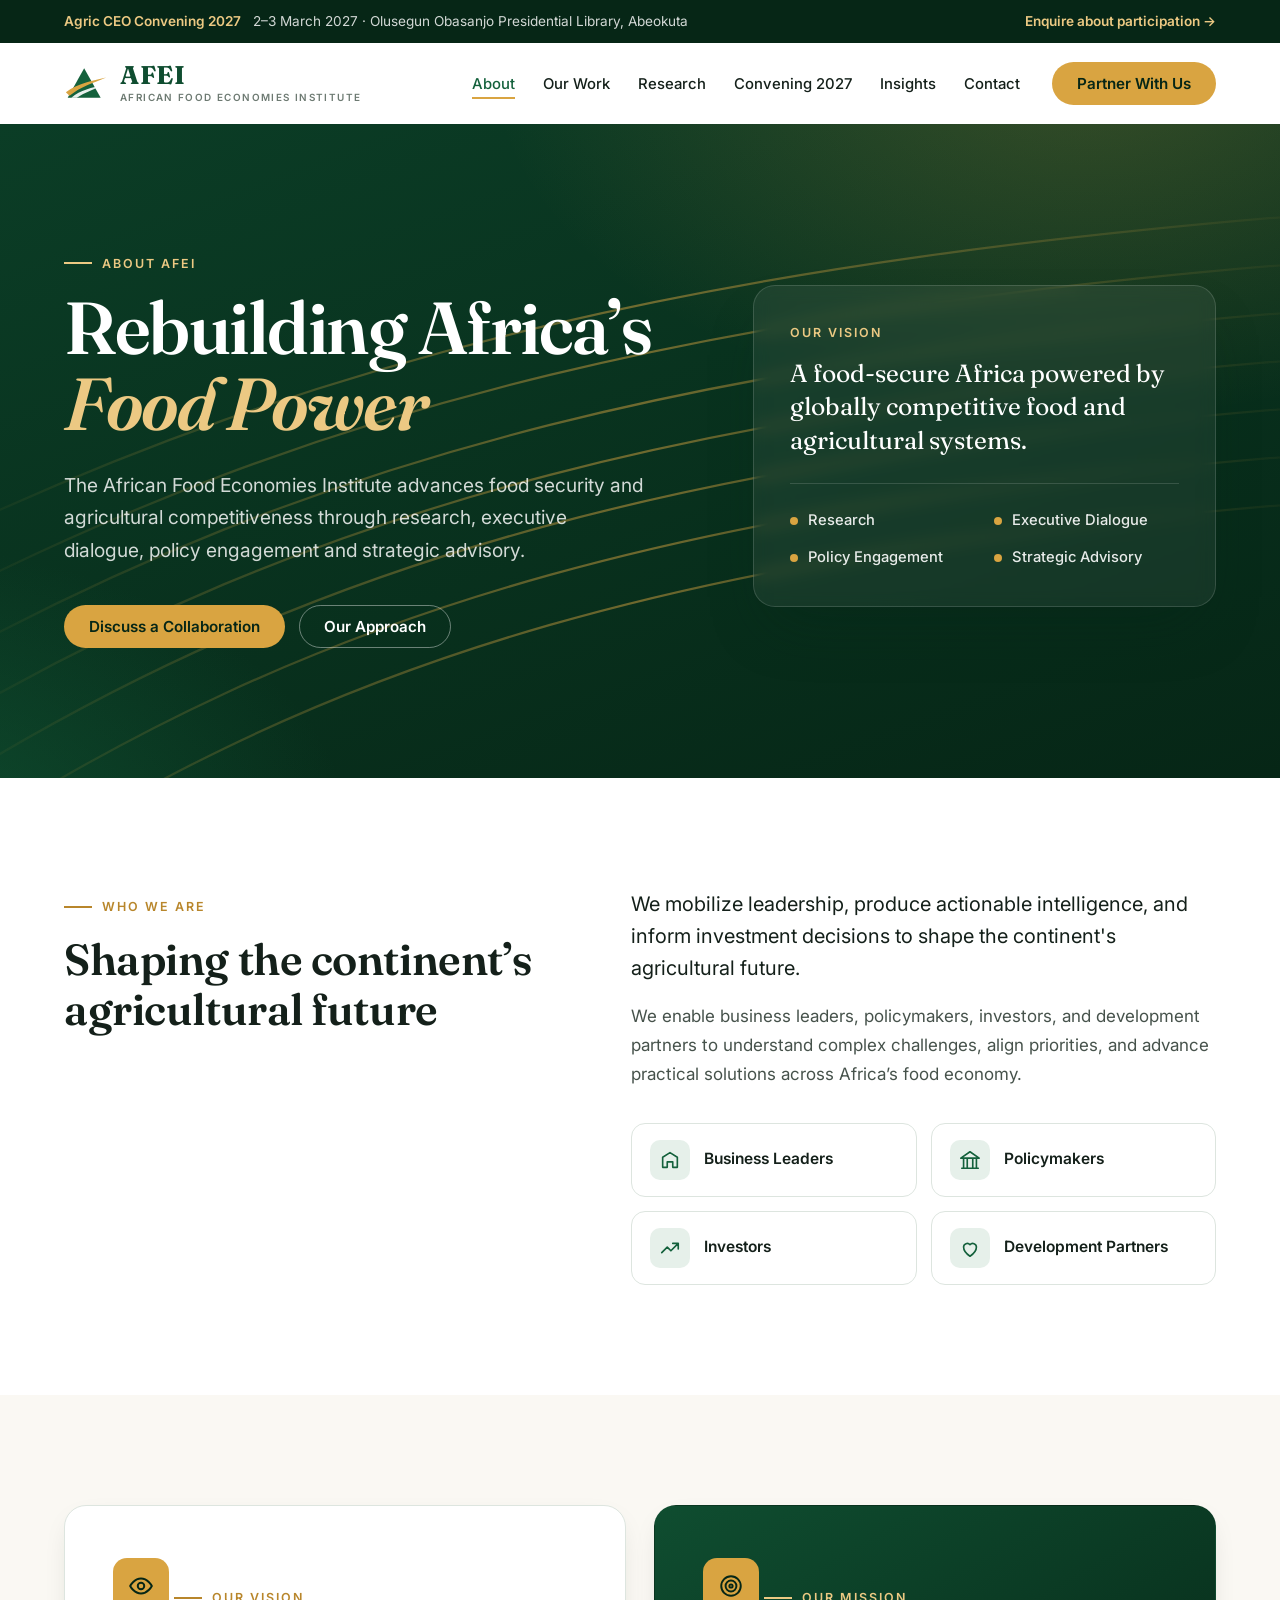
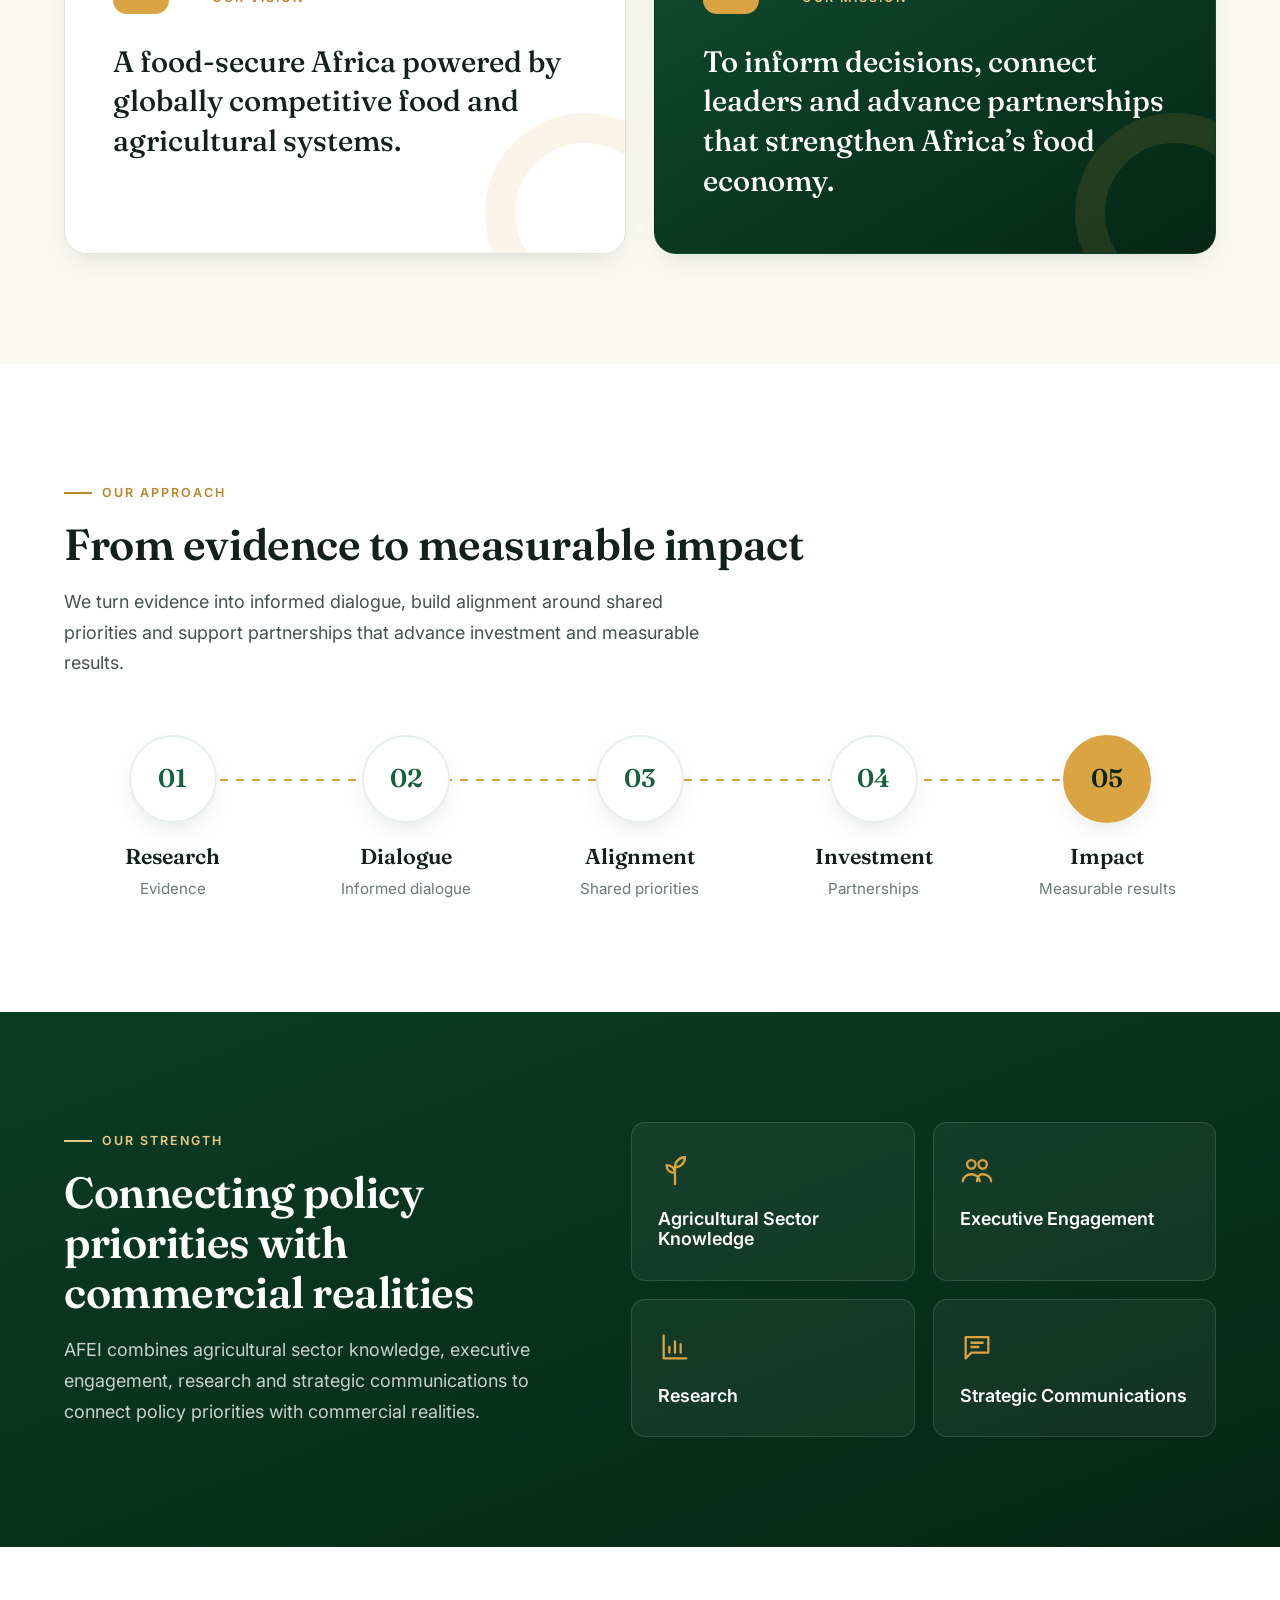
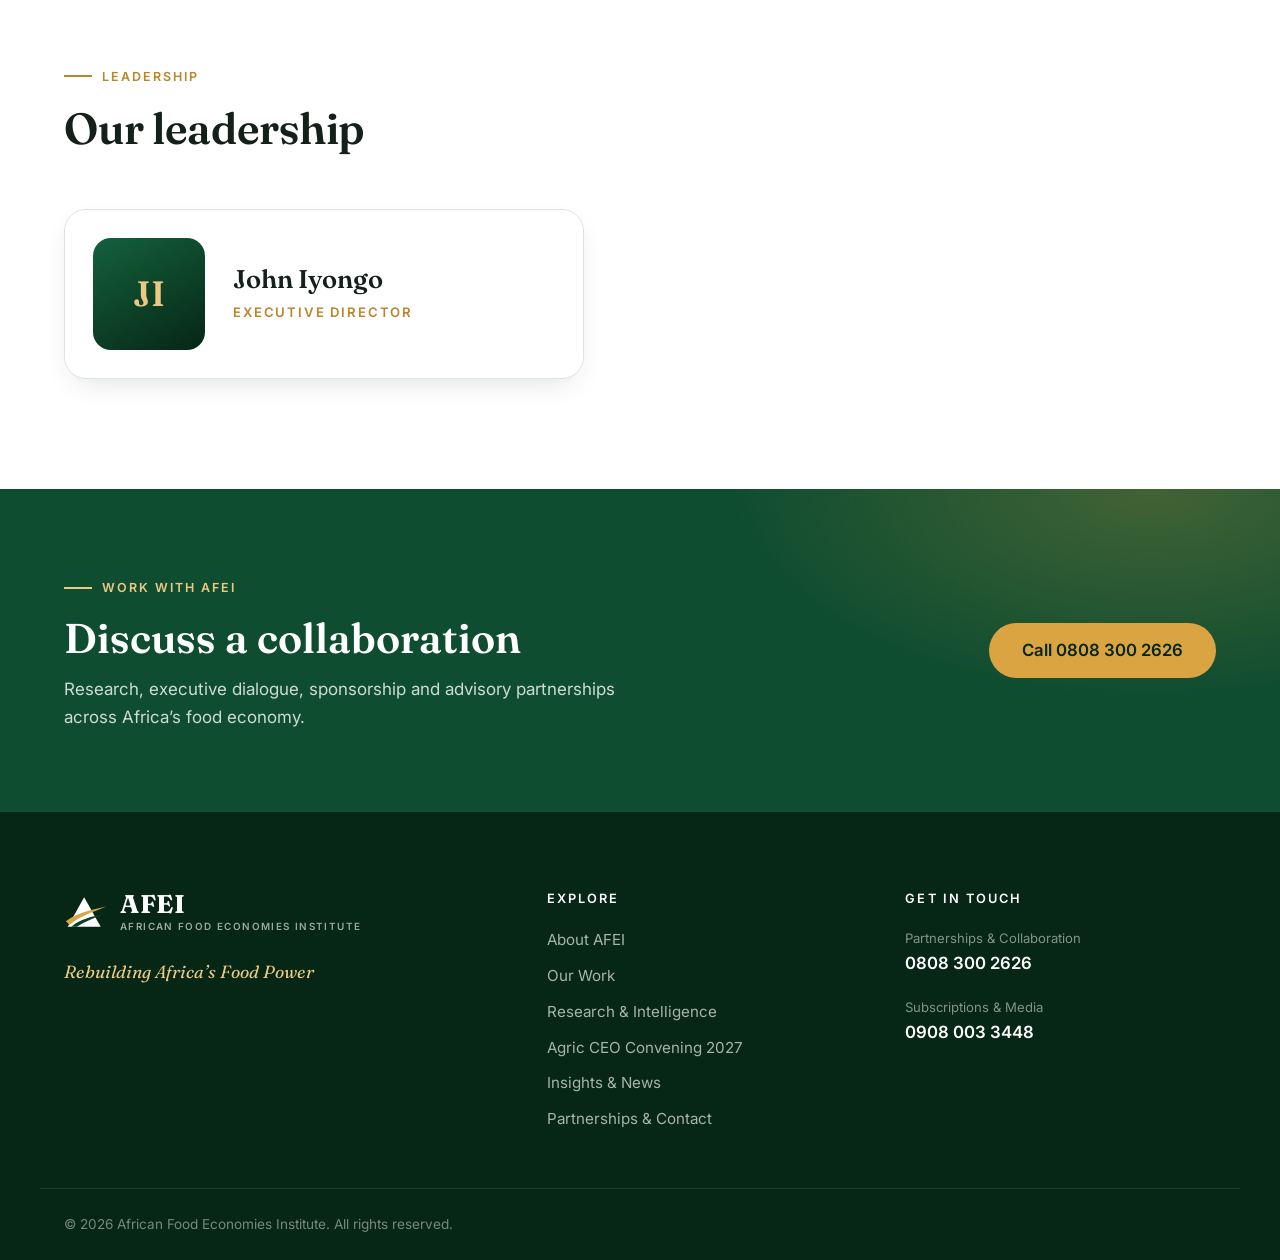
==== index.html @ 399c91f3 "Initial AFEI landing page" ====
<!doctype html>
<html lang="en">
<head>
  <meta charset="utf-8">
  <meta name="viewport" content="width=device-width, initial-scale=1">
  <title>AFEI | African Food Economies Institute</title>
  <meta name="description" content="The African Food Economies Institute (AFEI) advances food security and agricultural competitiveness through research, executive dialogue, policy engagement and strategic advisory.">
  <meta name="theme-color" content="#0b3d26">
  <link rel="icon" href="assets/img/favicon.svg" type="image/svg+xml">
  <link rel="preconnect" href="https://fonts.googleapis.com">
  <link rel="preconnect" href="https://fonts.gstatic.com" crossorigin>
  <link href="https://fonts.googleapis.com/css2?family=Fraunces:opsz,wght@9..144,500;9..144,600;9..144,700&family=Inter:wght@400;500;600;700&display=swap" rel="stylesheet">
  <link rel="stylesheet" href="assets/css/styles.css">
</head>
<body>

  <a class="skip-link" href="#main">Skip to content</a>

  <!-- Announcement bar -->
  <div class="topbar">
    <div class="container topbar__inner">
      <p><span class="topbar__tag">Agric CEO Convening 2027</span> 2–3 March 2027 · Olusegun Obasanjo Presidential Library, Abeokuta</p>
      <a href="tel:08083002626" class="topbar__link">Enquire about participation →</a>
    </div>
  </div>

  <!-- Header -->
  <header class="header" id="header">
    <div class="container header__inner">
      <a href="index.html" class="logo" aria-label="AFEI home">
        <svg class="logo__mark" viewBox="0 0 48 40" aria-hidden="true">
          <path d="M4 36 L22 4 L40 36 Z" fill="var(--green-700)"/>
          <path d="M2 30 C 16 20, 30 18, 46 14 C 32 20, 18 24, 6 34 Z" fill="var(--gold-500)"/>
          <path d="M8 36 C 18 28, 30 25, 44 22 C 32 27, 22 31, 14 36 Z" fill="#fff" opacity=".9"/>
        </svg>
        <span class="logo__text">
          <span class="logo__name">AFEI</span>
          <span class="logo__full">African Food Economies Institute</span>
        </span>
      </a>

      <nav class="nav" id="nav" aria-label="Main">
        <ul class="nav__list">
          <li><a href="index.html" class="nav__link is-active" aria-current="page">About</a></li>
          <li><a href="our-work.html" class="nav__link">Our Work</a></li>
          <li><a href="research.html" class="nav__link">Research</a></li>
          <li><a href="convening.html" class="nav__link">Convening 2027</a></li>
          <li><a href="insights.html" class="nav__link">Insights</a></li>
          <li><a href="contact.html" class="nav__link">Contact</a></li>
        </ul>
        <a href="contact.html" class="btn btn--gold nav__cta">Partner With Us</a>
      </nav>

      <button class="nav-toggle" id="navToggle" aria-label="Open menu" aria-expanded="false" aria-controls="nav">
        <span></span><span></span><span></span>
      </button>
    </div>
  </header>

  <main id="main">

    <!-- Hero -->
    <section class="hero">
      <div class="hero__bg" aria-hidden="true">
        <svg viewBox="0 0 800 600" preserveAspectRatio="xMidYMid slice">
          <defs>
            <linearGradient id="rowGrad" x1="0" x2="1">
              <stop offset="0" stop-color="#d9a441" stop-opacity="0"/>
              <stop offset=".5" stop-color="#d9a441" stop-opacity=".55"/>
              <stop offset="1" stop-color="#d9a441" stop-opacity="0"/>
            </linearGradient>
          </defs>
          <g fill="none" stroke="url(#rowGrad)" stroke-width="1.4">
            <path d="M-50 600 C 200 420, 450 360, 850 330"/>
            <path d="M-50 560 C 200 390, 450 330, 850 300"/>
            <path d="M-50 520 C 200 360, 450 300, 850 270"/>
            <path d="M-50 480 C 200 330, 450 270, 850 240"/>
            <path d="M-50 440 C 200 300, 450 240, 850 210"/>
            <path d="M-50 400 C 200 270, 450 210, 850 180"/>
            <path d="M-50 360 C 200 240, 450 180, 850 150"/>
          </g>
        </svg>
      </div>

      <div class="container hero__inner">
        <div class="hero__content reveal">
          <p class="eyebrow eyebrow--light">About AFEI</p>
          <h1 class="hero__title">Rebuilding Africa’s <em>Food Power</em></h1>
          <p class="hero__lead">
            The African Food Economies Institute advances food security and agricultural
            competitiveness through research, executive dialogue, policy engagement and strategic advisory.
          </p>
          <div class="hero__actions">
            <a href="tel:08083002626" class="btn btn--gold">Discuss a Collaboration</a>
            <a href="#approach" class="btn btn--ghost">Our Approach</a>
          </div>
        </div>

        <aside class="hero__card reveal" aria-label="Our vision">
          <p class="hero__card-label">Our Vision</p>
          <p class="hero__card-text">A food-secure Africa powered by globally competitive food and agricultural systems.</p>
          <ul class="hero__pillars">
            <li>Research</li>
            <li>Executive Dialogue</li>
            <li>Policy Engagement</li>
            <li>Strategic Advisory</li>
          </ul>
        </aside>
      </div>
    </section>

    <!-- Who we are -->
    <section class="section">
      <div class="container split">
        <div class="split__head reveal">
          <p class="eyebrow">Who We Are</p>
          <h2 class="section__title">Shaping the continent’s agricultural future</h2>
        </div>
        <div class="split__body reveal">
          <p class="lead">
            We mobilize leadership, produce actionable intelligence, and inform investment decisions
            to shape the continent's agricultural future.
          </p>
          <p>
            We enable business leaders, policymakers, investors, and development partners to understand
            complex challenges, align priorities, and advance practical solutions across Africa’s food economy.
          </p>
          <ul class="audience">
            <li class="audience__item">
              <svg viewBox="0 0 24 24" aria-hidden="true"><path d="M4 20V9l8-5 8 5v11h-5v-6H9v6z"/></svg>
              Business Leaders
            </li>
            <li class="audience__item">
              <svg viewBox="0 0 24 24" aria-hidden="true"><path d="M3 21h18M5 21V10m4 11V10m6 11V10m4 11V10M2 10h20L12 3z"/></svg>
              Policymakers
            </li>
            <li class="audience__item">
              <svg viewBox="0 0 24 24" aria-hidden="true"><path d="M3 17l6-6 4 4 8-8M15 7h6v6"/></svg>
              Investors
            </li>
            <li class="audience__item">
              <svg viewBox="0 0 24 24" aria-hidden="true"><path d="M12 21s-7-4.5-7-10a4 4 0 0 1 7-2.6A4 4 0 0 1 19 11c0 5.5-7 10-7 10z"/></svg>
              Development Partners
            </li>
          </ul>
        </div>
      </div>
    </section>

    <!-- Vision & Mission -->
    <section class="section section--tint">
      <div class="container">
        <div class="vm">
          <article class="vm__card reveal">
            <span class="vm__icon" aria-hidden="true">
              <svg viewBox="0 0 24 24"><path d="M2 12s3.6-7 10-7 10 7 10 7-3.6 7-10 7S2 12 2 12z"/><circle cx="12" cy="12" r="3"/></svg>
            </span>
            <p class="eyebrow">Our Vision</p>
            <h3 class="vm__text">A food-secure Africa powered by globally competitive food and agricultural systems.</h3>
          </article>
          <article class="vm__card vm__card--dark reveal">
            <span class="vm__icon" aria-hidden="true">
              <svg viewBox="0 0 24 24"><circle cx="12" cy="12" r="9"/><circle cx="12" cy="12" r="5"/><circle cx="12" cy="12" r="1.5"/></svg>
            </span>
            <p class="eyebrow eyebrow--light">Our Mission</p>
            <h3 class="vm__text">To inform decisions, connect leaders and advance partnerships that strengthen Africa’s food economy.</h3>
          </article>
        </div>
      </div>
    </section>

    <!-- Approach -->
    <section class="section" id="approach">
      <div class="container">
        <div class="section__head reveal">
          <p class="eyebrow">Our Approach</p>
          <h2 class="section__title">From evidence to measurable impact</h2>
          <p class="section__intro">
            We turn evidence into informed dialogue, build alignment around shared priorities and support
            partnerships that advance investment and measurable results.
          </p>
        </div>

        <ol class="steps">
          <li class="step reveal">
            <span class="step__num">01</span>
            <h3 class="step__title">Research</h3>
            <p class="step__text">Evidence</p>
          </li>
          <li class="step reveal">
            <span class="step__num">02</span>
            <h3 class="step__title">Dialogue</h3>
            <p class="step__text">Informed dialogue</p>
          </li>
          <li class="step reveal">
            <span class="step__num">03</span>
            <h3 class="step__title">Alignment</h3>
            <p class="step__text">Shared priorities</p>
          </li>
          <li class="step reveal">
            <span class="step__num">04</span>
            <h3 class="step__title">Investment</h3>
            <p class="step__text">Partnerships</p>
          </li>
          <li class="step step--final reveal">
            <span class="step__num">05</span>
            <h3 class="step__title">Impact</h3>
            <p class="step__text">Measurable results</p>
          </li>
        </ol>
      </div>
    </section>

    <!-- Strength -->
    <section class="section section--dark">
      <div class="container split">
        <div class="split__head reveal">
          <p class="eyebrow eyebrow--light">Our Strength</p>
          <h2 class="section__title">Connecting policy priorities with commercial realities</h2>
          <p class="section__intro">
            AFEI combines agricultural sector knowledge, executive engagement, research and strategic
            communications to connect policy priorities with commercial realities.
          </p>
        </div>
        <ul class="strengths">
          <li class="strength reveal">
            <svg viewBox="0 0 24 24" aria-hidden="true"><path d="M12 22V10M12 10c0-4 3-7 7-7 0 4-3 7-7 7zM12 14c0-3-2.5-5.5-6-5.5 0 3.5 2.5 5.5 6 5.5z"/></svg>
            <h3>Agricultural Sector Knowledge</h3>
          </li>
          <li class="strength reveal">
            <svg viewBox="0 0 24 24" aria-hidden="true"><circle cx="8" cy="8" r="3"/><circle cx="16" cy="8" r="3"/><path d="M2 20c0-3 3-5 6-5s6 2 6 5M12 20c0-3 1.5-5 4-5 3 0 6 2 6 5"/></svg>
            <h3>Executive Engagement</h3>
          </li>
          <li class="strength reveal">
            <svg viewBox="0 0 24 24" aria-hidden="true"><path d="M4 20V4M4 20h16M8 16v-4M12 16V8M16 16v-6"/></svg>
            <h3>Research</h3>
          </li>
          <li class="strength reveal">
            <svg viewBox="0 0 24 24" aria-hidden="true"><path d="M4 5h16v11H8l-4 4z"/><path d="M8 9h8M8 12h5"/></svg>
            <h3>Strategic Communications</h3>
          </li>
        </ul>
      </div>
    </section>

    <!-- Leadership -->
    <section class="section">
      <div class="container">
        <div class="section__head reveal">
          <p class="eyebrow">Leadership</p>
          <h2 class="section__title">Our leadership</h2>
        </div>
        <article class="leader reveal">
          <div class="leader__photo" aria-hidden="true">JI</div>
          <div class="leader__info">
            <h3 class="leader__name">John Iyongo</h3>
            <p class="leader__role">Executive Director</p>
          </div>
        </article>
      </div>
    </section>

    <!-- CTA -->
    <section class="cta">
      <div class="container cta__inner reveal">
        <div>
          <p class="eyebrow eyebrow--light">Work With AFEI</p>
          <h2 class="cta__title">Discuss a collaboration</h2>
          <p class="cta__text">Research, executive dialogue, sponsorship and advisory partnerships across Africa’s food economy.</p>
        </div>
        <div class="cta__actions">
          <a href="tel:08083002626" class="btn btn--gold btn--lg">Call 0808 300 2626</a>
        </div>
      </div>
    </section>

  </main>

  <!-- Footer -->
  <footer class="footer">
    <div class="container footer__grid">
      <div class="footer__brand">
        <a href="index.html" class="logo logo--light" aria-label="AFEI home">
          <svg class="logo__mark" viewBox="0 0 48 40" aria-hidden="true">
            <path d="M4 36 L22 4 L40 36 Z" fill="#fff"/>
            <path d="M2 30 C 16 20, 30 18, 46 14 C 32 20, 18 24, 6 34 Z" fill="var(--gold-500)"/>
            <path d="M8 36 C 18 28, 30 25, 44 22 C 32 27, 22 31, 14 36 Z" fill="var(--green-900)"/>
          </svg>
          <span class="logo__text">
            <span class="logo__name">AFEI</span>
            <span class="logo__full">African Food Economies Institute</span>
          </span>
        </a>
        <p class="footer__tagline">Rebuilding Africa’s Food Power</p>
      </div>

      <div>
        <h4 class="footer__heading">Explore</h4>
        <ul class="footer__links">
          <li><a href="index.html">About AFEI</a></li>
          <li><a href="our-work.html">Our Work</a></li>
          <li><a href="research.html">Research &amp; Intelligence</a></li>
          <li><a href="convening.html">Agric CEO Convening 2027</a></li>
          <li><a href="insights.html">Insights &amp; News</a></li>
          <li><a href="contact.html">Partnerships &amp; Contact</a></li>
        </ul>
      </div>

      <div>
        <h4 class="footer__heading">Get in Touch</h4>
        <ul class="footer__contact">
          <li>
            <span>Partnerships &amp; Collaboration</span>
            <a href="tel:08083002626">0808 300 2626</a>
          </li>
          <li>
            <span>Subscriptions &amp; Media</span>
            <a href="tel:09080033448">0908 003 3448</a>
          </li>
        </ul>
      </div>
    </div>

    <div class="container footer__bottom">
      <p>© <span id="year">2026</span> African Food Economies Institute. All rights reserved.</p>
    </div>
  </footer>

  <script src="assets/js/main.js"></script>
</body>
</html>
---- assets/css/styles.css ----
/* ==========================================================================
   AFEI — African Food Economies Institute
   Global styles
   ========================================================================== */

:root {
  /* Brand */
  --green-950: #062616;
  --green-900: #0b3d26;
  --green-800: #0f4d30;
  --green-700: #14613c;
  --green-100: #e6f0ea;
  --green-50:  #f3f8f4;
  --gold-600:  #b8862b;
  --gold-500:  #d9a441;
  --gold-300:  #ecc983;

  /* Neutrals */
  --ink:    #14201a;
  --body:   #46524b;
  --muted:  #6d7a72;
  --line:   #dde5df;
  --white:  #ffffff;
  --cream:  #faf8f3;

  /* Type */
  --font-head: "Fraunces", Georgia, serif;
  --font-body: "Inter", system-ui, -apple-system, "Segoe UI", sans-serif;

  /* Layout */
  --container: 1200px;
  --gutter: 24px;
  --radius: 14px;
  --radius-lg: 22px;
  --shadow: 0 10px 30px -12px rgba(6, 38, 22, .18);
  --shadow-lg: 0 30px 60px -20px rgba(6, 38, 22, .35);
  --ease: cubic-bezier(.2, .7, .2, 1);
}

/* Reset ------------------------------------------------------------------ */
*, *::before, *::after { box-sizing: border-box; }
* { margin: 0; }
html { scroll-behavior: smooth; -webkit-text-size-adjust: 100%; }
body {
  font-family: var(--font-body);
  font-size: 1.0625rem;
  line-height: 1.7;
  color: var(--body);
  background: var(--white);
  -webkit-font-smoothing: antialiased;
}
img, svg { display: block; max-width: 100%; }
a { color: inherit; text-decoration: none; }
ul, ol { list-style: none; padding: 0; }
h1, h2, h3, h4 { color: var(--ink); line-height: 1.15; font-weight: 600; }

.container {
  width: 100%;
  max-width: var(--container);
  margin-inline: auto;
  padding-inline: var(--gutter);
}

.skip-link {
  position: absolute; left: -999px; top: 0;
  background: var(--gold-500); color: var(--green-950);
  padding: 10px 16px; z-index: 1000; font-weight: 600;
}
.skip-link:focus { left: 16px; top: 16px; }

:focus-visible { outline: 2px solid var(--gold-500); outline-offset: 3px; border-radius: 4px; }

/* Typography helpers ------------------------------------------------------ */
.eyebrow {
  display: inline-flex; align-items: center; gap: 10px;
  font-size: .78rem; font-weight: 600; letter-spacing: .16em; text-transform: uppercase;
  color: var(--gold-600);
  margin-bottom: 16px;
}
.eyebrow::before { content: ""; width: 28px; height: 2px; background: currentColor; }
.eyebrow--light { color: var(--gold-300); }

.section__title {
  font-family: var(--font-head);
  font-size: clamp(1.9rem, 3.4vw, 2.75rem);
  letter-spacing: -.01em;
}
.section__intro { margin-top: 18px; max-width: 640px; font-size: 1.125rem; }
.lead { font-size: 1.25rem; color: var(--ink); line-height: 1.6; margin-bottom: 18px; }

/* Buttons ---------------------------------------------------------------- */
.btn {
  display: inline-flex; align-items: center; justify-content: center; gap: 8px;
  padding: 13px 24px; border-radius: 999px;
  font-weight: 600; font-size: .95rem; line-height: 1;
  border: 1.5px solid transparent;
  transition: transform .25s var(--ease), background .25s, color .25s, border-color .25s, box-shadow .25s;
  white-space: nowrap;
}
.btn:hover { transform: translateY(-2px); }
.btn--gold { background: var(--gold-500); color: var(--green-950); }
.btn--gold:hover { background: var(--gold-300); box-shadow: 0 10px 24px -10px rgba(217, 164, 65, .7); }
.btn--ghost { border-color: rgba(255,255,255,.4); color: var(--white); }
.btn--ghost:hover { border-color: var(--white); background: rgba(255,255,255,.08); }
.btn--lg { padding: 18px 32px; font-size: 1.05rem; }

/* Top bar ---------------------------------------------------------------- */
.topbar { background: var(--green-950); color: rgba(255,255,255,.82); font-size: .85rem; }
.topbar__inner {
  display: flex; align-items: center; justify-content: space-between; gap: 16px;
  padding-block: 10px;
}
.topbar__tag { color: var(--gold-300); font-weight: 600; margin-right: 8px; }
.topbar__link { color: var(--gold-300); font-weight: 600; white-space: nowrap; }
.topbar__link:hover { color: var(--white); }

/* Header ----------------------------------------------------------------- */
.header {
  position: sticky; top: 0; z-index: 100;
  background: rgba(255,255,255,.92);
  backdrop-filter: saturate(160%) blur(12px);
  -webkit-backdrop-filter: saturate(160%) blur(12px);
  border-bottom: 1px solid transparent;
  transition: box-shadow .3s, border-color .3s;
}
.header.is-scrolled { border-color: var(--line); box-shadow: 0 6px 20px -14px rgba(6,38,22,.3); }
.header__inner { display: flex; align-items: center; justify-content: space-between; height: 80px; }

.logo { display: inline-flex; align-items: center; gap: 12px; }
.logo__mark { width: 44px; height: 38px; }
.logo__text { display: flex; flex-direction: column; line-height: 1; }
.logo__name {
  font-family: var(--font-head); font-weight: 700; font-size: 1.6rem;
  color: var(--green-800); letter-spacing: .02em;
}
.logo__full {
  font-size: .62rem; font-weight: 600; letter-spacing: .14em; text-transform: uppercase;
  color: var(--muted); margin-top: 4px;
}
.logo--light .logo__name { color: var(--white); }
.logo--light .logo__full { color: rgba(255,255,255,.6); }

.nav { display: flex; align-items: center; gap: 32px; }
.nav__list { display: flex; gap: 28px; }
.nav__link {
  position: relative; font-size: .93rem; font-weight: 500; color: var(--ink);
  padding-block: 6px;
}
.nav__link::after {
  content: ""; position: absolute; left: 0; right: 0; bottom: 0; height: 2px;
  background: var(--gold-500); transform: scaleX(0); transform-origin: left;
  transition: transform .3s var(--ease);
}
.nav__link:hover::after, .nav__link.is-active::after { transform: scaleX(1); }
.nav__link.is-active { color: var(--green-700); }

.nav-toggle {
  display: none; width: 44px; height: 44px; border: 0; background: none; cursor: pointer;
  flex-direction: column; justify-content: center; align-items: center; gap: 5px;
}
.nav-toggle span {
  width: 24px; height: 2px; background: var(--green-900); border-radius: 2px;
  transition: transform .3s var(--ease), opacity .2s;
}
.nav-toggle[aria-expanded="true"] span:nth-child(1) { transform: translateY(7px) rotate(45deg); }
.nav-toggle[aria-expanded="true"] span:nth-child(2) { opacity: 0; }
.nav-toggle[aria-expanded="true"] span:nth-child(3) { transform: translateY(-7px) rotate(-45deg); }

/* Hero ------------------------------------------------------------------- */
.hero {
  position: relative; overflow: hidden;
  background:
    radial-gradient(1000px 600px at 85% -10%, rgba(217,164,65,.22), transparent 60%),
    radial-gradient(800px 500px at -10% 110%, rgba(20,97,60,.6), transparent 60%),
    linear-gradient(160deg, var(--green-900) 0%, var(--green-950) 100%);
  color: rgba(255,255,255,.82);
}
.hero__bg { position: absolute; inset: 0; opacity: .9; }
.hero__bg svg { width: 100%; height: 100%; }
.hero__inner {
  position: relative;
  display: grid; grid-template-columns: 1.35fr 1fr; gap: 64px; align-items: center;
  padding-block: 120px 130px;
}
.hero__title {
  font-family: var(--font-head);
  font-size: clamp(2.6rem, 6vw, 4.6rem);
  font-weight: 600; color: var(--white); letter-spacing: -.02em; line-height: 1.04;
}
.hero__title em { font-style: italic; color: var(--gold-300); }
.hero__lead { margin-top: 26px; font-size: 1.2rem; max-width: 580px; }
.hero__actions { display: flex; flex-wrap: wrap; gap: 14px; margin-top: 38px; }

.hero__card {
  background: rgba(255,255,255,.06);
  border: 1px solid rgba(255,255,255,.14);
  border-radius: var(--radius-lg);
  padding: 36px;
  backdrop-filter: blur(8px);
  -webkit-backdrop-filter: blur(8px);
  box-shadow: var(--shadow-lg);
}
.hero__card-label {
  font-size: .78rem; font-weight: 600; letter-spacing: .16em; text-transform: uppercase;
  color: var(--gold-300);
}
.hero__card-text {
  font-family: var(--font-head); font-size: 1.55rem; line-height: 1.35; color: var(--white);
  margin-top: 14px; padding-bottom: 26px; border-bottom: 1px solid rgba(255,255,255,.14);
}
.hero__pillars { display: grid; grid-template-columns: 1fr 1fr; gap: 12px 18px; margin-top: 24px; }
.hero__pillars li { display: flex; align-items: center; gap: 10px; font-size: .92rem; font-weight: 500; color: rgba(255,255,255,.9); }
.hero__pillars li::before {
  content: ""; width: 8px; height: 8px; border-radius: 50%; background: var(--gold-500); flex-shrink: 0;
}

/* Sections --------------------------------------------------------------- */
.section { padding-block: 110px; }
.section--tint { background: var(--cream); }
.section--dark {
  background: linear-gradient(160deg, var(--green-900), var(--green-950));
  color: rgba(255,255,255,.78);
}
.section--dark .section__title { color: var(--white); }
.section__head { max-width: 760px; margin-bottom: 56px; }

.split { display: grid; grid-template-columns: 1fr 1.2fr; gap: 80px; align-items: start; }

/* Audience */
.audience { display: grid; grid-template-columns: 1fr 1fr; gap: 14px; margin-top: 34px; }
.audience__item {
  display: flex; align-items: center; gap: 14px;
  padding: 16px 18px; border: 1px solid var(--line); border-radius: var(--radius);
  font-weight: 600; color: var(--ink); font-size: .97rem;
  transition: border-color .25s, box-shadow .25s, transform .25s var(--ease);
}
.audience__item:hover { border-color: var(--gold-500); box-shadow: var(--shadow); transform: translateY(-2px); }
.audience__item svg {
  width: 40px; height: 40px; padding: 9px; border-radius: 10px; flex-shrink: 0;
  background: var(--green-100); fill: none; stroke: var(--green-700); stroke-width: 1.8;
  stroke-linecap: round; stroke-linejoin: round;
}

/* Vision & Mission */
.vm { display: grid; grid-template-columns: 1fr 1fr; gap: 28px; }
.vm__card {
  position: relative; overflow: hidden;
  background: var(--white); border-radius: var(--radius-lg); padding: 52px 48px;
  border: 1px solid var(--line); box-shadow: var(--shadow);
}
.vm__card--dark {
  background: linear-gradient(150deg, var(--green-800), var(--green-950));
  border-color: transparent;
}
.vm__card--dark .vm__text { color: var(--white); }
.vm__card::after {
  content: ""; position: absolute; right: -60px; bottom: -60px; width: 200px; height: 200px;
  border-radius: 50%; border: 30px solid rgba(217,164,65,.12);
}
.vm__icon {
  display: inline-flex; width: 56px; height: 56px; border-radius: 14px; margin-bottom: 28px;
  align-items: center; justify-content: center; background: var(--gold-500);
}
.vm__icon svg {
  width: 26px; height: 26px; fill: none; stroke: var(--green-950); stroke-width: 1.8;
  stroke-linecap: round; stroke-linejoin: round;
}
.vm__text { font-family: var(--font-head); font-size: clamp(1.4rem, 2.3vw, 1.85rem); line-height: 1.35; font-weight: 500; }

/* Approach steps */
.steps { display: grid; grid-template-columns: repeat(5, 1fr); gap: 16px; position: relative; }
.steps::before {
  content: ""; position: absolute; top: 44px; left: 8%; right: 8%; height: 2px;
  background: repeating-linear-gradient(90deg, var(--gold-500) 0 8px, transparent 8px 16px);
}
.step {
  position: relative; text-align: center; padding: 0 8px;
}
.step__num {
  position: relative; z-index: 1;
  display: inline-flex; align-items: center; justify-content: center;
  width: 88px; height: 88px; border-radius: 50%;
  background: var(--white); border: 2px solid var(--green-100);
  font-family: var(--font-head); font-size: 1.6rem; font-weight: 600; color: var(--green-700);
  box-shadow: var(--shadow);
  transition: background .3s, color .3s, transform .3s var(--ease);
}
.step:hover .step__num { background: var(--green-800); color: var(--gold-300); transform: translateY(-4px); }
.step--final .step__num { background: var(--gold-500); border-color: var(--gold-500); color: var(--green-950); }
.step__title { font-family: var(--font-head); font-size: 1.35rem; margin-top: 22px; }
.step__text { font-size: .95rem; color: var(--muted); margin-top: 6px; }

/* Strengths */
.strengths { display: grid; grid-template-columns: 1fr 1fr; gap: 18px; }
.strength {
  padding: 30px 26px; border-radius: var(--radius);
  background: rgba(255,255,255,.05); border: 1px solid rgba(255,255,255,.12);
  transition: background .3s, border-color .3s, transform .3s var(--ease);
}
.strength:hover { background: rgba(255,255,255,.09); border-color: rgba(217,164,65,.5); transform: translateY(-3px); }
.strength svg {
  width: 34px; height: 34px; fill: none; stroke: var(--gold-500); stroke-width: 1.6;
  stroke-linecap: round; stroke-linejoin: round; margin-bottom: 22px;
}
.strength h3 { color: var(--white); font-size: 1.12rem; font-weight: 600; font-family: var(--font-body); }

/* Leader */
.leader {
  display: flex; align-items: center; gap: 28px; max-width: 520px;
  padding: 28px; border: 1px solid var(--line); border-radius: var(--radius-lg);
  box-shadow: var(--shadow); background: var(--white);
}
.leader__photo {
  width: 112px; height: 112px; border-radius: 18px; flex-shrink: 0;
  display: flex; align-items: center; justify-content: center;
  background: linear-gradient(150deg, var(--green-700), var(--green-950));
  color: var(--gold-300); font-family: var(--font-head); font-size: 2.2rem; font-weight: 600;
  background-size: cover; background-position: center;
}
.leader__name { font-family: var(--font-head); font-size: 1.6rem; }
.leader__role {
  margin-top: 6px; font-size: .82rem; font-weight: 600; letter-spacing: .14em; text-transform: uppercase;
  color: var(--gold-600);
}

/* CTA */
.cta {
  background:
    radial-gradient(600px 300px at 90% 0%, rgba(217,164,65,.25), transparent 70%),
    var(--green-800);
  color: rgba(255,255,255,.8);
}
.cta__inner {
  display: flex; align-items: center; justify-content: space-between; gap: 40px;
  padding-block: 80px;
}
.cta__title { font-family: var(--font-head); font-size: clamp(1.9rem, 3.4vw, 2.6rem); color: var(--white); }
.cta__text { margin-top: 12px; max-width: 560px; }

/* Footer ----------------------------------------------------------------- */
.footer { background: var(--green-950); color: rgba(255,255,255,.65); font-size: .95rem; }
.footer__grid {
  display: grid; grid-template-columns: 1.4fr 1fr 1fr; gap: 48px;
  padding-block: 80px 56px;
}
.footer__tagline { margin-top: 18px; font-family: var(--font-head); font-style: italic; color: var(--gold-300); font-size: 1.1rem; }
.footer__heading {
  color: var(--white); font-family: var(--font-body); font-size: .8rem; font-weight: 600;
  letter-spacing: .16em; text-transform: uppercase; margin-bottom: 20px;
}
.footer__links li + li { margin-top: 10px; }
.footer__links a:hover, .footer__contact a:hover { color: var(--gold-300); }
.footer__contact li + li { margin-top: 18px; }
.footer__contact span { display: block; font-size: .82rem; color: rgba(255,255,255,.5); }
.footer__contact a { color: var(--white); font-weight: 600; font-size: 1.05rem; }
.footer__bottom {
  border-top: 1px solid rgba(255,255,255,.1);
  padding-block: 24px; font-size: .85rem; color: rgba(255,255,255,.45);
}

/* Reveal animation -------------------------------------------------------- */
.js .reveal { opacity: 0; transform: translateY(24px); transition: opacity .8s var(--ease), transform .8s var(--ease); }
.js .reveal.is-visible { opacity: 1; transform: none; }

@media (prefers-reduced-motion: reduce) {
  html { scroll-behavior: auto; }
  .js .reveal { opacity: 1; transform: none; transition: none; }
  * { transition-duration: 0s !important; }
}

/* Responsive ------------------------------------------------------------- */
@media (max-width: 1080px) {
  .nav__list { gap: 20px; }
  .nav { gap: 22px; }
}

@media (max-width: 960px) {
  .nav-toggle { display: flex; }
  .nav {
    position: fixed; inset: 80px 0 auto 0; z-index: 99;
    flex-direction: column; align-items: stretch; gap: 0;
    background: var(--white); border-top: 1px solid var(--line);
    padding: 12px var(--gutter) 28px;
    box-shadow: 0 20px 40px -20px rgba(6,38,22,.3);
    transform: translateY(-12px); opacity: 0; visibility: hidden;
    transition: transform .3s var(--ease), opacity .3s, visibility .3s;
  }
  .nav.is-open { transform: none; opacity: 1; visibility: visible; }
  .nav__list { flex-direction: column; gap: 0; }
  .nav__link { display: block; padding: 14px 0; border-bottom: 1px solid var(--line); font-size: 1.05rem; }
  .nav__link::after { display: none; }
  .nav__cta { margin-top: 20px; }

  .hero__inner { grid-template-columns: 1fr; gap: 48px; padding-block: 88px 96px; }
  .split { grid-template-columns: 1fr; gap: 36px; }
  .vm { grid-template-columns: 1fr; }
  .steps { grid-template-columns: 1fr; gap: 0; }
  .steps::before { top: 0; bottom: 0; left: 43px; right: auto; width: 2px; height: auto;
    background: repeating-linear-gradient(180deg, var(--gold-500) 0 8px, transparent 8px 16px); }
  .step {
    display: grid; grid-template-columns: 88px 1fr; column-gap: 24px; align-items: center;
    text-align: left; padding: 10px 0;
  }
  .step__num { grid-row: span 2; }
  .step__title { margin-top: 0; align-self: end; }
  .step__text { margin-top: 2px; align-self: start; }
  .cta__inner { flex-direction: column; align-items: flex-start; }
  .footer__grid { grid-template-columns: 1fr 1fr; }
  .footer__brand { grid-column: 1 / -1; }
}

@media (max-width: 640px) {
  :root { --gutter: 16px; }
  body { font-size: 1rem; }
  .section { padding-block: 76px; }
  .topbar__inner { flex-direction: column; align-items: flex-start; gap: 4px; }
  .header__inner { height: 70px; }
  .nav { inset: 70px 0 auto 0; }
  .logo__full { display: none; }
  .hero__card { padding: 26px; }
  .hero__pillars { grid-template-columns: 1fr; }
  .audience { grid-template-columns: 1fr; }
  .strengths { grid-template-columns: 1fr; }
  .vm__card { padding: 36px 28px; }
  .leader { flex-direction: column; align-items: flex-start; }
  .footer__grid { grid-template-columns: 1fr; }
}
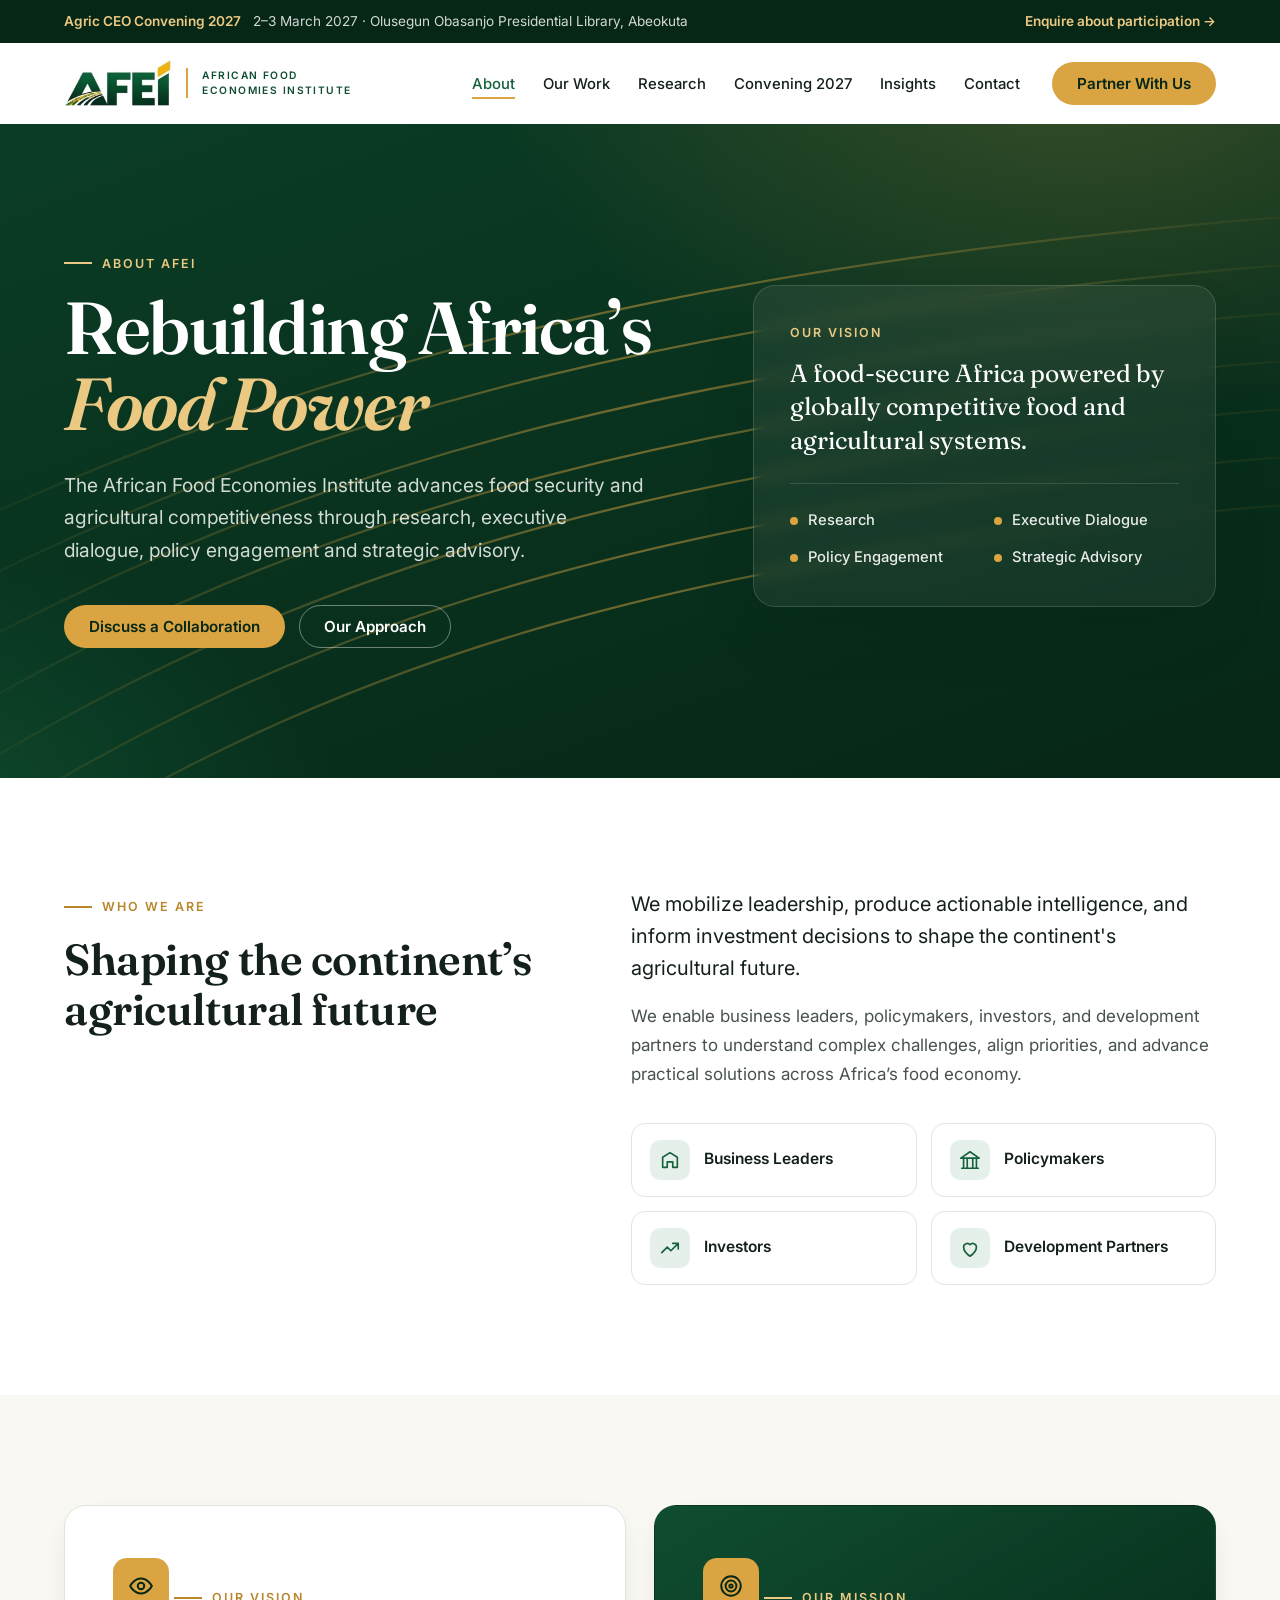
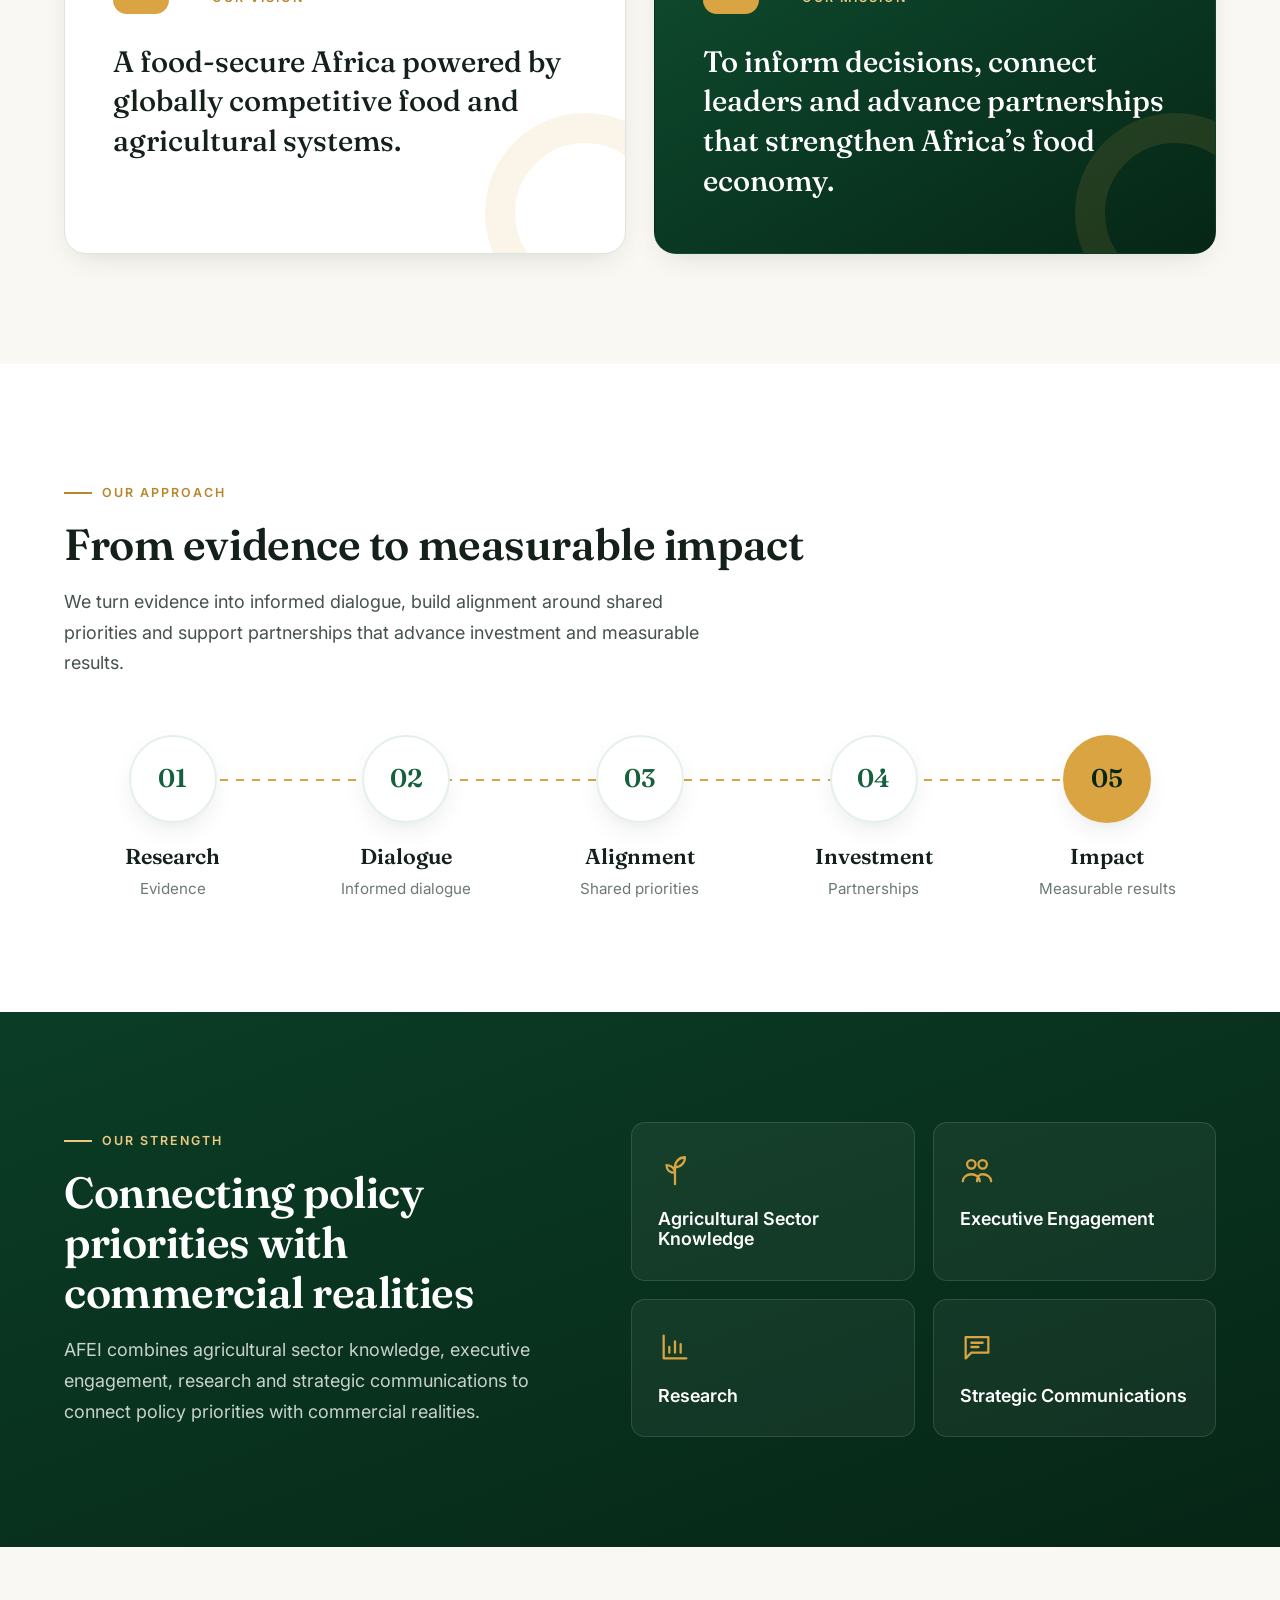
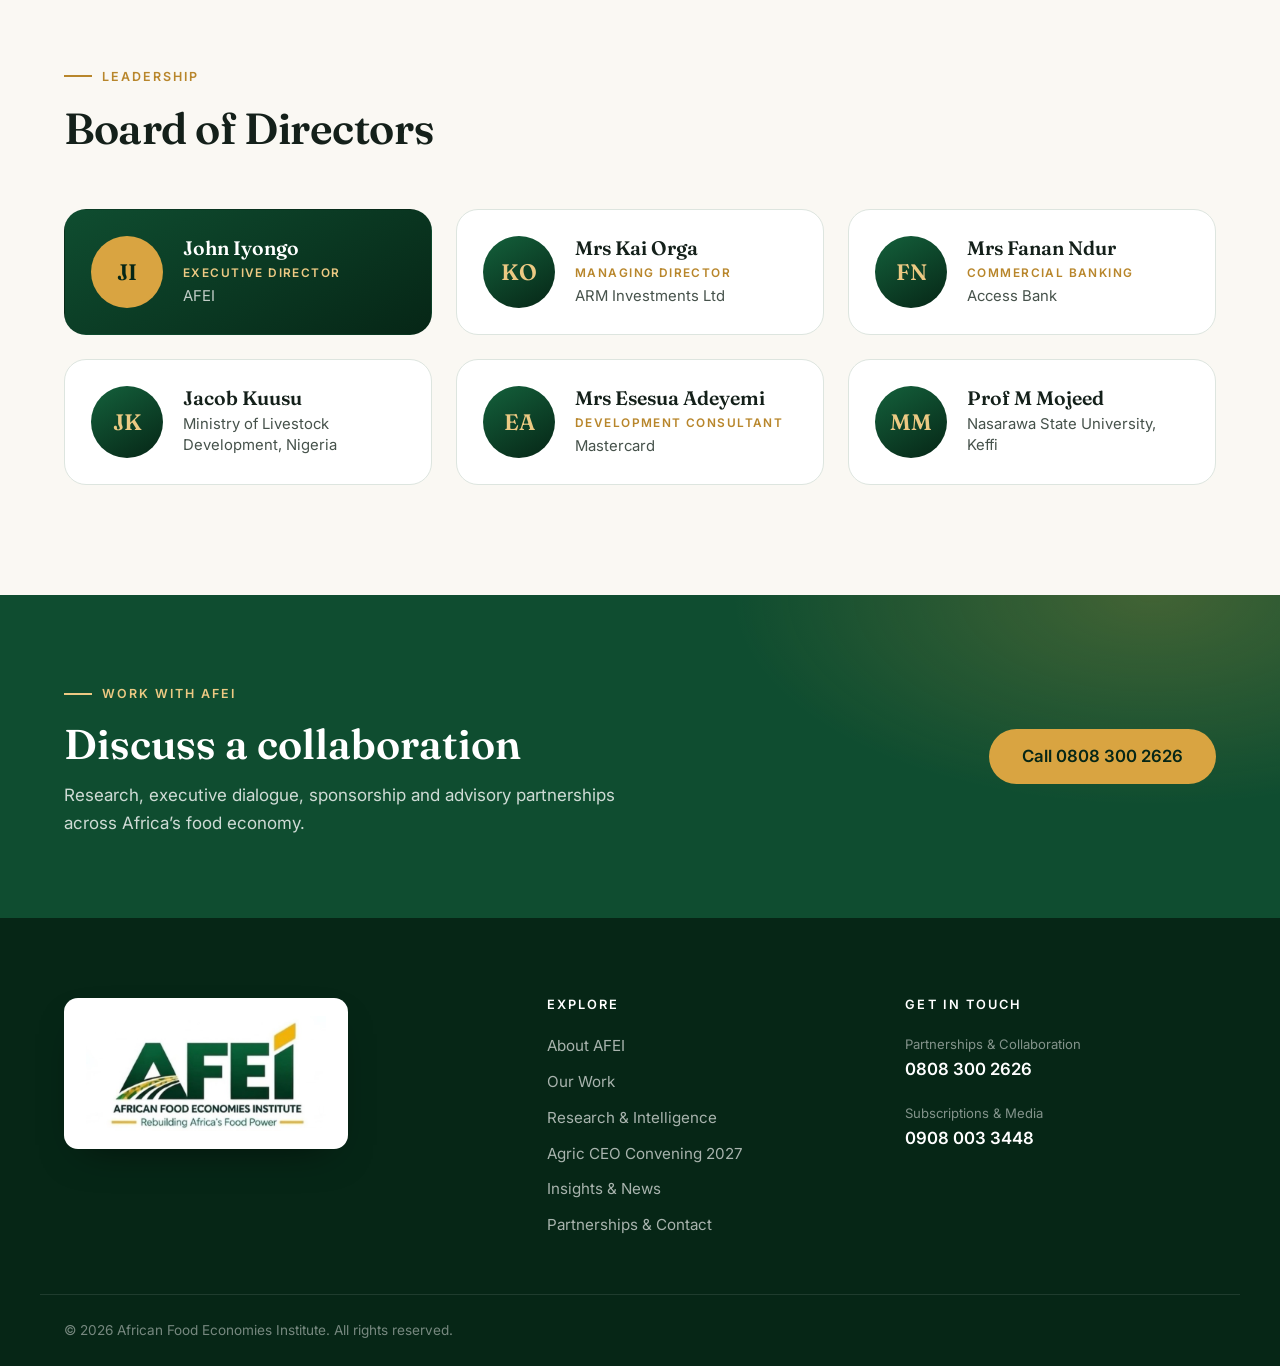
==== commit 20f261ab: "Add remaining pages, board of directors and official logo" ====
--- a/index.html
+++ b/index.html
@@ -20,7 +20,7 @@
   <div class="topbar">
     <div class="container topbar__inner">
       <p><span class="topbar__tag">Agric CEO Convening 2027</span> 2–3 March 2027 · Olusegun Obasanjo Presidential Library, Abeokuta</p>
-      <a href="tel:08083002626" class="topbar__link">Enquire about participation →</a>
+      <a href="convening.html#participate" class="topbar__link">Enquire about participation →</a>
     </div>
   </div>
 
@@ -28,15 +28,8 @@
   <header class="header" id="header">
     <div class="container header__inner">
       <a href="index.html" class="logo" aria-label="AFEI home">
-        <svg class="logo__mark" viewBox="0 0 48 40" aria-hidden="true">
-          <path d="M4 36 L22 4 L40 36 Z" fill="var(--green-700)"/>
-          <path d="M2 30 C 16 20, 30 18, 46 14 C 32 20, 18 24, 6 34 Z" fill="var(--gold-500)"/>
-          <path d="M8 36 C 18 28, 30 25, 44 22 C 32 27, 22 31, 14 36 Z" fill="#fff" opacity=".9"/>
-        </svg>
-        <span class="logo__text">
-          <span class="logo__name">AFEI</span>
-          <span class="logo__full">African Food Economies Institute</span>
-        </span>
+        <img class="logo__img" src="assets/img/afei-mark.jpg" alt="AFEI" width="377" height="160">
+        <span class="logo__full">African Food<br>Economies Institute</span>
       </a>
 
       <nav class="nav" id="nav" aria-label="Main">
@@ -243,20 +236,61 @@
       </div>
     </section>
 
-    <!-- Leadership -->
-    <section class="section">
+    <!-- Board of Directors -->
+    <section class="section section--tint" id="board">
       <div class="container">
         <div class="section__head reveal">
           <p class="eyebrow">Leadership</p>
-          <h2 class="section__title">Our leadership</h2>
-        </div>
-        <article class="leader reveal">
-          <div class="leader__photo" aria-hidden="true">JI</div>
-          <div class="leader__info">
-            <h3 class="leader__name">John Iyongo</h3>
-            <p class="leader__role">Executive Director</p>
-          </div>
-        </article>
+          <h2 class="section__title">Board of Directors</h2>
+        </div>
+        <ul class="board">
+          <li class="member member--lead reveal">
+            <div class="member__avatar" aria-hidden="true">JI</div>
+            <div>
+              <h3 class="member__name">John Iyongo</h3>
+              <p class="member__role">Executive Director</p>
+              <p class="member__org">AFEI</p>
+            </div>
+          </li>
+          <li class="member reveal">
+            <div class="member__avatar" aria-hidden="true">KO</div>
+            <div>
+              <h3 class="member__name">Mrs Kai Orga</h3>
+              <p class="member__role">Managing Director</p>
+              <p class="member__org">ARM Investments Ltd</p>
+            </div>
+          </li>
+          <li class="member reveal">
+            <div class="member__avatar" aria-hidden="true">FN</div>
+            <div>
+              <h3 class="member__name">Mrs Fanan Ndur</h3>
+              <p class="member__role">Commercial Banking</p>
+              <p class="member__org">Access Bank</p>
+            </div>
+          </li>
+          <li class="member reveal">
+            <div class="member__avatar" aria-hidden="true">JK</div>
+            <div>
+              <h3 class="member__name">Jacob Kuusu</h3>
+              <p class="member__org">Ministry of Livestock Development, Nigeria</p>
+            </div>
+          </li>
+          <li class="member reveal">
+            <div class="member__avatar" aria-hidden="true">EA</div>
+            <div>
+              <h3 class="member__name">Mrs Esesua Adeyemi</h3>
+              <p class="member__role">Development Consultant</p>
+              <p class="member__org">Mastercard</p>
+            </div>
+          </li>
+          <li class="member reveal">
+            <div class="member__avatar" aria-hidden="true">MM</div>
+            <div>
+              <h3 class="member__name">Prof M Mojeed</h3>
+              <p class="member__org">Nasarawa State University, Keffi</p>
+            </div>
+          </li>
+        </ul>
       </div>
     </section>
 
@@ -280,18 +314,9 @@
   <footer class="footer">
     <div class="container footer__grid">
       <div class="footer__brand">
-        <a href="index.html" class="logo logo--light" aria-label="AFEI home">
-          <svg class="logo__mark" viewBox="0 0 48 40" aria-hidden="true">
-            <path d="M4 36 L22 4 L40 36 Z" fill="#fff"/>
-            <path d="M2 30 C 16 20, 30 18, 46 14 C 32 20, 18 24, 6 34 Z" fill="var(--gold-500)"/>
-            <path d="M8 36 C 18 28, 30 25, 44 22 C 32 27, 22 31, 14 36 Z" fill="var(--green-900)"/>
-          </svg>
-          <span class="logo__text">
-            <span class="logo__name">AFEI</span>
-            <span class="logo__full">African Food Economies Institute</span>
-          </span>
+        <a href="index.html" class="footer__logo" aria-label="AFEI home">
+          <img src="assets/img/afei-logo.jpg" alt="African Food Economies Institute — Rebuilding Africa’s Food Power" width="640" height="306" loading="lazy">
         </a>
-        <p class="footer__tagline">Rebuilding Africa’s Food Power</p>
       </div>
 
       <div>
--- a/assets/css/styles.css
+++ b/assets/css/styles.css
@@ -126,19 +126,13 @@
 .header.is-scrolled { border-color: var(--line); box-shadow: 0 6px 20px -14px rgba(6,38,22,.3); }
 .header__inner { display: flex; align-items: center; justify-content: space-between; height: 80px; }
 
-.logo { display: inline-flex; align-items: center; gap: 12px; }
-.logo__mark { width: 44px; height: 38px; }
-.logo__text { display: flex; flex-direction: column; line-height: 1; }
-.logo__name {
-  font-family: var(--font-head); font-weight: 700; font-size: 1.6rem;
-  color: var(--green-800); letter-spacing: .02em;
-}
+.logo { display: inline-flex; align-items: center; gap: 14px; }
+.logo__img { height: 46px; width: auto; mix-blend-mode: multiply; }
 .logo__full {
-  font-size: .62rem; font-weight: 600; letter-spacing: .14em; text-transform: uppercase;
-  color: var(--muted); margin-top: 4px;
-}
-.logo--light .logo__name { color: var(--white); }
-.logo--light .logo__full { color: rgba(255,255,255,.6); }
+  padding-left: 14px; border-left: 2px solid var(--gold-500);
+  font-size: .64rem; font-weight: 600; letter-spacing: .14em; line-height: 1.5; text-transform: uppercase;
+  color: var(--green-800);
+}
 
 .nav { display: flex; align-items: center; gap: 32px; }
 .nav__list { display: flex; gap: 28px; }
@@ -323,6 +317,39 @@
   color: var(--gold-600);
 }
 
+/* Board */
+.board { display: grid; grid-template-columns: repeat(3, 1fr); gap: 24px; }
+.member {
+  display: flex; align-items: center; gap: 20px;
+  padding: 26px; background: var(--white);
+  border: 1px solid var(--line); border-radius: var(--radius-lg);
+  transition: border-color .3s, box-shadow .3s, transform .3s var(--ease);
+}
+.member:hover { border-color: var(--gold-500); box-shadow: var(--shadow); transform: translateY(-4px); }
+.member__avatar {
+  display: flex; align-items: center; justify-content: center; flex-shrink: 0;
+  width: 72px; height: 72px; border-radius: 50%;
+  background: linear-gradient(150deg, var(--green-700), var(--green-950));
+  color: var(--gold-300); font-family: var(--font-head); font-size: 1.4rem; font-weight: 600;
+  background-size: cover; background-position: center;
+}
+.member__name { font-family: var(--font-head); font-size: 1.22rem; }
+.member__role {
+  margin-top: 6px; font-size: .74rem; font-weight: 600; letter-spacing: .12em; text-transform: uppercase;
+  color: var(--gold-600); line-height: 1.4;
+}
+.member__org { margin-top: 4px; font-size: .93rem; line-height: 1.45; }
+.member--lead {
+  background: linear-gradient(150deg, var(--green-800), var(--green-950)); border-color: transparent;
+}
+.member--lead .member__avatar { background: var(--gold-500); color: var(--green-950); }
+.member--lead .member__name { color: var(--white); }
+.member--lead .member__role { color: var(--gold-300); }
+.member--lead .member__org { color: rgba(255,255,255,.75); }
+
+@media (max-width: 960px) { .board { grid-template-columns: 1fr 1fr; } }
+@media (max-width: 640px) { .board { grid-template-columns: 1fr; } }
+
 /* CTA */
 .cta {
   background:
@@ -343,7 +370,11 @@
   display: grid; grid-template-columns: 1.4fr 1fr 1fr; gap: 48px;
   padding-block: 80px 56px;
 }
-.footer__tagline { margin-top: 18px; font-family: var(--font-head); font-style: italic; color: var(--gold-300); font-size: 1.1rem; }
+.footer__logo {
+  display: inline-block; padding: 18px 22px; border-radius: var(--radius);
+  background: var(--white); box-shadow: 0 16px 40px -20px rgba(0,0,0,.6);
+}
+.footer__logo img { width: 240px; height: auto; }
 .footer__heading {
   color: var(--white); font-family: var(--font-body); font-size: .8rem; font-weight: 600;
   letter-spacing: .16em; text-transform: uppercase; margin-bottom: 20px;
@@ -425,3 +456,178 @@
   .leader { flex-direction: column; align-items: flex-start; }
   .footer__grid { grid-template-columns: 1fr; }
 }
+
+/* ==========================================================================
+   Inner pages
+   ========================================================================== */
+
+/* Page hero */
+.hero--page .hero__inner { grid-template-columns: 1fr; padding-block: 96px 104px; }
+.hero--page .hero__content { max-width: 820px; }
+.hero--page .hero__title { font-size: clamp(2.4rem, 5vw, 3.9rem); }
+.hero--split .hero__inner { grid-template-columns: 1.35fr 1fr; }
+
+/* Utilities */
+.btn-row { display: flex; flex-wrap: wrap; gap: 14px; margin-top: 34px; }
+.btn--green { background: var(--green-800); color: var(--white); }
+.btn--green:hover { background: var(--green-700); box-shadow: 0 10px 24px -10px rgba(15,77,48,.6); }
+.btn--outline { border-color: var(--green-800); color: var(--green-800); }
+.btn--outline:hover { background: var(--green-800); color: var(--white); }
+
+.badge {
+  display: inline-block; padding: 5px 12px; border-radius: 999px;
+  font-size: .7rem; font-weight: 700; letter-spacing: .12em; text-transform: uppercase;
+  background: rgba(217,164,65,.16); color: var(--gold-600);
+}
+.badge--light { background: rgba(217,164,65,.2); color: var(--gold-300); }
+
+.prose p + p { margin-top: 18px; }
+
+/* Cards */
+.cards { display: grid; grid-template-columns: repeat(3, 1fr); gap: 24px; }
+.cards--2 { grid-template-columns: repeat(2, 1fr); }
+.card {
+  position: relative; display: flex; flex-direction: column;
+  padding: 36px 32px; background: var(--white);
+  border: 1px solid var(--line); border-radius: var(--radius-lg);
+  transition: border-color .3s, box-shadow .3s, transform .3s var(--ease);
+}
+.card:hover { border-color: var(--gold-500); box-shadow: var(--shadow); transform: translateY(-4px); }
+.card__top { display: flex; align-items: flex-start; justify-content: space-between; gap: 12px; margin-bottom: 24px; }
+.card__icon {
+  display: inline-flex; align-items: center; justify-content: center;
+  width: 54px; height: 54px; border-radius: 14px; background: var(--green-100); flex-shrink: 0;
+}
+.card__icon svg {
+  width: 26px; height: 26px; fill: none; stroke: var(--green-700); stroke-width: 1.7;
+  stroke-linecap: round; stroke-linejoin: round;
+}
+.card__num { font-family: var(--font-head); font-size: 2.4rem; font-weight: 600; color: var(--gold-500); line-height: 1; }
+.card__title { font-family: var(--font-head); font-size: 1.35rem; }
+.card__text { margin-top: 12px; }
+.card__list { margin-top: 16px; }
+.card__list li { position: relative; padding-left: 20px; font-size: .95rem; color: var(--ink); }
+.card__list li + li { margin-top: 8px; }
+.card__list li::before {
+  content: ""; position: absolute; left: 0; top: .65em; width: 8px; height: 8px;
+  border-radius: 50%; background: var(--gold-500);
+}
+.card__link {
+  margin-top: auto; padding-top: 24px;
+  font-weight: 600; font-size: .93rem; color: var(--green-700);
+}
+.card__link::after { content: " →"; transition: margin .25s var(--ease); }
+.card__link:hover { color: var(--gold-600); }
+.card__phone { margin-top: auto; padding-top: 24px; }
+.card__phone span { display: block; font-size: .8rem; color: var(--muted); }
+.card__phone a { font-family: var(--font-head); font-size: 1.35rem; font-weight: 600; color: var(--green-800); }
+.card__phone a:hover { color: var(--gold-600); }
+
+.card--dark {
+  background: linear-gradient(150deg, var(--green-800), var(--green-950));
+  border-color: transparent; color: rgba(255,255,255,.78);
+}
+.card--dark .card__title { color: var(--white); }
+.card--dark .card__icon { background: var(--gold-500); }
+.card--dark .card__icon svg { stroke: var(--green-950); }
+.card--dark .card__list li { color: rgba(255,255,255,.9); }
+.card--dark .card__link { color: var(--gold-300); }
+.card--dark .card__link:hover { color: var(--white); }
+.card--wide { grid-column: span 2; }
+
+/* Feature blocks (SADI, Mechanisation) */
+.feature { display: grid; grid-template-columns: 1.15fr 1fr; gap: 72px; align-items: center; }
+.feature--reverse .feature__media { order: -1; }
+.feature__panel {
+  position: relative; overflow: hidden;
+  border-radius: var(--radius-lg); padding: 44px 40px;
+  background: linear-gradient(150deg, var(--green-800), var(--green-950));
+  color: rgba(255,255,255,.8); box-shadow: var(--shadow-lg);
+}
+.feature__panel::after {
+  content: ""; position: absolute; right: -70px; top: -70px; width: 220px; height: 220px;
+  border-radius: 50%; border: 34px solid rgba(217,164,65,.12);
+}
+.feature__panel-label {
+  font-size: .78rem; font-weight: 600; letter-spacing: .16em; text-transform: uppercase; color: var(--gold-300);
+}
+.feature__panel-list { margin-top: 22px; }
+.feature__panel-list li {
+  display: flex; align-items: center; gap: 14px;
+  padding: 15px 0; border-bottom: 1px solid rgba(255,255,255,.12);
+  font-weight: 500; color: var(--white);
+}
+.feature__panel-list li:last-child { border-bottom: 0; }
+.feature__panel-list li span {
+  display: inline-flex; align-items: center; justify-content: center; flex-shrink: 0;
+  width: 30px; height: 30px; border-radius: 50%;
+  background: rgba(217,164,65,.18); color: var(--gold-300); font-size: .8rem; font-weight: 700;
+}
+.feature__note { margin-top: 22px; font-size: .9rem; font-style: italic; color: var(--muted); }
+
+/* Chips */
+.chips { display: flex; flex-wrap: wrap; gap: 10px; margin-top: 24px; }
+.chips li {
+  padding: 9px 16px; border-radius: 999px; font-size: .9rem; font-weight: 500;
+  background: var(--green-50); border: 1px solid var(--green-100); color: var(--green-800);
+}
+
+/* Stats */
+.stats { display: grid; grid-template-columns: repeat(4, 1fr); gap: 0; border-radius: var(--radius-lg); overflow: hidden; border: 1px solid var(--line); }
+.stat { padding: 34px 28px; background: var(--white); }
+.stat + .stat { border-left: 1px solid var(--line); }
+.stat__num { font-family: var(--font-head); font-size: 3rem; font-weight: 600; color: var(--green-800); line-height: 1; }
+.stat__label { margin-top: 10px; font-weight: 500; color: var(--ink); font-size: .97rem; }
+
+/* Event card + countdown */
+.event-meta li { display: flex; gap: 14px; align-items: flex-start; color: var(--white); }
+.event-meta li + li { margin-top: 18px; }
+.event-meta svg {
+  width: 22px; height: 22px; flex-shrink: 0; margin-top: 3px;
+  fill: none; stroke: var(--gold-300); stroke-width: 1.8; stroke-linecap: round; stroke-linejoin: round;
+}
+.event-meta small { display: block; font-size: .78rem; color: rgba(255,255,255,.6); letter-spacing: .06em; text-transform: uppercase; }
+.countdown {
+  display: grid; grid-template-columns: repeat(4, 1fr); gap: 10px;
+  margin-top: 26px; padding-top: 26px; border-top: 1px solid rgba(255,255,255,.14);
+}
+.countdown div { text-align: center; padding: 12px 4px; border-radius: 12px; background: rgba(255,255,255,.06); }
+.countdown strong { display: block; font-family: var(--font-head); font-size: 1.8rem; color: var(--white); line-height: 1.1; }
+.countdown span { font-size: .7rem; letter-spacing: .1em; text-transform: uppercase; color: rgba(255,255,255,.6); }
+
+/* Inline phone strip */
+.phone-strip {
+  display: flex; flex-wrap: wrap; align-items: center; justify-content: space-between; gap: 24px;
+  margin-top: 56px; padding: 32px 36px; border-radius: var(--radius-lg);
+  background: var(--cream); border: 1px solid var(--line);
+}
+.phone-strip h3 { font-family: var(--font-head); font-size: 1.4rem; }
+.phone-strip p { margin-top: 4px; }
+
+@media (max-width: 960px) {
+  .hero--split .hero__inner { grid-template-columns: 1fr; }
+  .cards, .cards--2 { grid-template-columns: 1fr 1fr; }
+  .feature { grid-template-columns: 1fr; gap: 44px; }
+  .feature--reverse .feature__media { order: 0; }
+  .stats { grid-template-columns: 1fr 1fr; }
+  .stat + .stat { border-left: 0; }
+  .stat:nth-child(even) { border-left: 1px solid var(--line); }
+  .stat:nth-child(n+3) { border-top: 1px solid var(--line); }
+}
+
+@media (max-width: 640px) {
+  .cards, .cards--2 { grid-template-columns: 1fr; }
+  .card--wide { grid-column: auto; }
+  .card { padding: 30px 24px; }
+  .feature__panel { padding: 32px 26px; }
+  .stat { padding: 26px 20px; }
+  .stat__num { font-size: 2.4rem; }
+  .phone-strip { padding: 26px 22px; }
+}
+
+.stats--3 { grid-template-columns: repeat(3, 1fr); }
+@media (max-width: 960px) {
+  .stats--3 { grid-template-columns: 1fr; }
+  .stats--3 .stat { border-left: 0; }
+  .stats--3 .stat + .stat { border-top: 1px solid var(--line); }
+}
